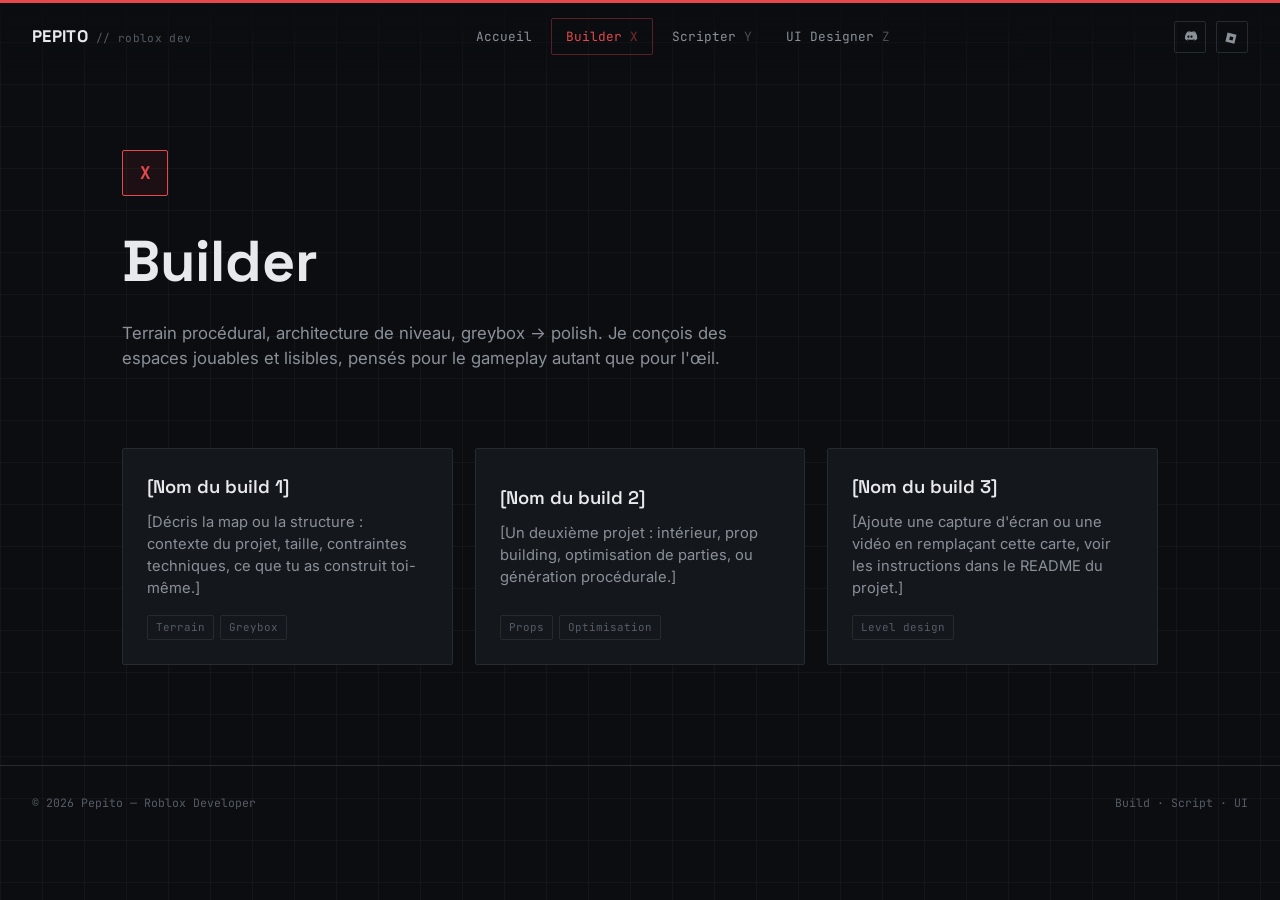
==== builder.html @ 09fef63a "IDs Changes" ====
<!DOCTYPE html>
<html lang="fr">
<head>
<meta charset="UTF-8">
<meta name="viewport" content="width=device-width, initial-scale=1.0">
<title>Builder — Pepito</title>
<link rel="preconnect" href="https://fonts.googleapis.com">
<link rel="preconnect" href="https://fonts.gstatic.com" crossorigin>
<link href="https://fonts.googleapis.com/css2?family=Space+Grotesk:wght@500;700&family=Inter:wght@400;500;600&family=JetBrains+Mono:wght@400;500&display=swap" rel="stylesheet">
<link rel="stylesheet" href="style.css">
</head>
<body data-axis="x">

<div class="grid-bg"></div>
<div class="top-bar"></div>

<nav class="nav">
  <div class="nav__brand">PEPITO <span>// roblox dev</span></div>
  <div class="nav__links">
    <a href="index.html">Accueil</a>
    <a href="builder.html" data-axis="x" class="active">Builder <span style="opacity:.5">X</span></a>
    <a href="scripter.html" data-axis="y">Scripter <span style="opacity:.5">Y</span></a>
    <a href="ui-designer.html" data-axis="z">UI Designer <span style="opacity:.5">Z</span></a>
  </div>
  <div class="nav__social">
    <a href="https://discord.gg/TON-INVITE" target="_blank" rel="noopener" aria-label="Discord" title="Discord">
      <svg width="16" height="16" viewBox="0 0 24 24" fill="currentColor"><path d="M20.3 4.4A19.8 19.8 0 0 0 15.4 3l-.3.5c1.8.5 2.7 1.1 3.6 1.8-1.6-.8-3.2-1.2-4.7-1.2-1.6 0-3.1.4-4.7 1.2.9-.7 2-1.3 3.6-1.8L12.6 3a19.8 19.8 0 0 0-4.9 1.4C4.9 8 4.1 11.5 4.4 15c1.5 1.1 3 1.8 4.4 2.2l.6-1c-.7-.3-1.4-.6-2-1 .2-.1.3-.2.5-.3 3.7 1.7 7.7 1.7 11.4 0l.5.3c-.6.4-1.3.7-2 1l.6 1c1.4-.4 2.9-1.1 4.4-2.2.4-4-.6-7.5-2.9-10.6ZM9.7 13.3c-.9 0-1.6-.8-1.6-1.8s.7-1.8 1.6-1.8 1.6.8 1.6 1.8-.7 1.8-1.6 1.8Zm4.6 0c-.9 0-1.6-.8-1.6-1.8s.7-1.8 1.6-1.8 1.6.8 1.6 1.8-.7 1.8-1.6 1.8Z"/></svg>
    </a>
    <a href="https://www.roblox.com/users/TON-ID/profile" target="_blank" rel="noopener" aria-label="Roblox" title="Roblox">
      <svg width="14" height="14" viewBox="0 0 24 24" fill="currentColor"><path d="M4.3 4.3 19.7 8l-3.7 15.4L.7 19.7 4.3 4.3Zm4.3 6.6-1.4 5.8 5.8 1.4 1.4-5.8-5.8-1.4Z"/></svg>
    </a>
  </div>
  <button class="nav__toggle" aria-label="Menu">≡</button>
</nav>

<header class="talent-header" data-axis="x">
  <div class="axis-badge">X</div>
  <h1>Builder</h1>
  <p>
    Terrain procédural, architecture de niveau, greybox → polish. Je conçois des
    espaces jouables et lisibles, pensés pour le gameplay autant que pour l'œil.
  </p>
</header>

<section class="project-grid">

  <article class="project-card">
    <div class="project-card__corners"><span></span><span></span><span></span><span></span></div>
    <div>
      <div class="project-card__title">[Nom du build 1]</div>
      <div class="project-card__desc">
        [Décris la map ou la structure : contexte du projet, taille, contraintes
        techniques, ce que tu as construit toi-même.]
      </div>
    </div>
    <div class="project-card__tags"><span>Terrain</span><span>Greybox</span></div>
  </article>

  <article class="project-card">
    <div class="project-card__corners"><span></span><span></span><span></span><span></span></div>
    <div>
      <div class="project-card__title">[Nom du build 2]</div>
      <div class="project-card__desc">
        [Un deuxième projet : intérieur, prop building, optimisation de parties,
        ou génération procédurale.]
      </div>
    </div>
    <div class="project-card__tags"><span>Props</span><span>Optimisation</span></div>
  </article>

  <article class="project-card">
    <div class="project-card__corners"><span></span><span></span><span></span><span></span></div>
    <div>
      <div class="project-card__title">[Nom du build 3]</div>
      <div class="project-card__desc">
        [Ajoute une capture d'écran ou une vidéo en remplaçant cette carte,
        voir les instructions dans le README du projet.]
      </div>
    </div>
    <div class="project-card__tags"><span>Level design</span></div>
  </article>

</section>

<footer class="footer">
  <span>© 2026 Pepito — Roblox Developer</span>
  <span>Build · Script · UI</span>
</footer>

<script src="script.js"></script>
</body>
</html>
---- style.css ----
/* ============================================================
   PORTE-FOLIO ROBLOX — style.css
   Thème: viewport de Roblox Studio, axes X/Y/Z comme code couleur
   X = Builder (rouge)  Y = Scripter (vert)  Z = UI Designer (bleu)
   ============================================================ */

:root {
  --bg: #0b0d10;
  --panel: #14171c;
  --panel-2: #191d23;
  --border: #262b32;
  --text: #e7e9ec;
  --text-dim: #8b9199;
  --text-faint: #565c66;

  --axis-x: #e5484d; /* Builder */
  --axis-y: #3dd68c; /* Scripter */
  --axis-z: #4c9aff; /* UI Designer */

  --font-display: "Space Grotesk", "Segoe UI", sans-serif;
  --font-body: "Inter", "Segoe UI", sans-serif;
  --font-mono: "JetBrains Mono", "Courier New", monospace;

  --radius: 2px;
}

* { box-sizing: border-box; }

html { scroll-behavior: smooth; }

body {
  margin: 0;
  background: var(--bg);
  color: var(--text);
  font-family: var(--font-body);
  line-height: 1.5;
  -webkit-font-smoothing: antialiased;
}

a { color: inherit; text-decoration: none; }

img, video { max-width: 100%; display: block; }

/* -------------------- grille baseplate -------------------- */
.grid-bg {
  position: fixed;
  inset: 0;
  z-index: -1;
  background-image:
    linear-gradient(rgba(255,255,255,0.035) 1px, transparent 1px),
    linear-gradient(90deg, rgba(255,255,255,0.035) 1px, transparent 1px);
  background-size: 42px 42px;
  pointer-events: none;
}

/* -------------------- nav -------------------- */
.nav {
  position: fixed;
  top: 0; left: 0; right: 0;
  z-index: 50;
  display: flex;
  align-items: center;
  justify-content: space-between;
  padding: 18px 32px;
  background: linear-gradient(to bottom, rgba(11,13,16,0.9), transparent);
}

.nav__brand {
  font-family: var(--font-display);
  font-weight: 700;
  font-size: 1.05rem;
  letter-spacing: 0.02em;
  display: flex;
  align-items: baseline;
  gap: 8px;
}

.nav__brand span {
  font-family: var(--font-mono);
  font-size: 0.7rem;
  color: var(--text-faint);
  font-weight: 400;
}

.nav__links {
  display: flex;
  align-items: center;
  gap: 4px;
  font-family: var(--font-mono);
  font-size: 0.8rem;
}

.nav__links a {
  padding: 8px 14px;
  color: var(--text-dim);
  border: 1px solid transparent;
  border-radius: var(--radius);
  transition: color 0.15s ease, border-color 0.15s ease, background 0.15s ease;
}

.nav__links a:hover {
  color: var(--text);
  border-color: var(--border);
  background: rgba(255,255,255,0.03);
}

.nav__links a.active { color: var(--text); }
.nav__links a.active[data-axis="x"] { color: var(--axis-x); border-color: rgba(229,72,77,0.35); }
.nav__links a.active[data-axis="y"] { color: var(--axis-y); border-color: rgba(61,214,140,0.35); }
.nav__links a.active[data-axis="z"] { color: var(--axis-z); border-color: rgba(76,154,255,0.35); }

.nav__social {
  display: flex;
  gap: 10px;
}

.nav__social a {
  width: 32px; height: 32px;
  display: grid; place-items: center;
  border: 1px solid var(--border);
  border-radius: var(--radius);
  color: var(--text-dim);
  transition: color 0.15s ease, border-color 0.15s ease;
}

.nav__social a:hover {
  color: var(--text);
  border-color: var(--text-dim);
}

.nav__toggle {
  display: none;
  background: none;
  border: 1px solid var(--border);
  color: var(--text);
  width: 38px; height: 38px;
  border-radius: var(--radius);
  font-family: var(--font-mono);
}

/* -------------------- hero (accueil) -------------------- */
.hero {
  position: relative;
  min-height: 100vh;
  display: flex;
  align-items: flex-end;
  overflow: hidden;
}

.hero__video {
  position: absolute;
  inset: 0;
  width: 100%;
  height: 100%;
  object-fit: cover;
  filter: saturate(0.9) brightness(0.55);
}

.hero__overlay {
  position: absolute;
  inset: 0;
  background:
    linear-gradient(180deg, rgba(11,13,16,0.35) 0%, rgba(11,13,16,0.55) 55%, rgba(11,13,16,0.97) 100%);
}

.hero__content {
  position: relative;
  z-index: 2;
  padding: 0 32px 96px;
  width: 100%;
  max-width: 1100px;
  margin: 0 auto;
}

.hero__tags {
  display: flex;
  gap: 8px;
  margin-bottom: 22px;
  font-family: var(--font-mono);
  font-size: 0.72rem;
  flex-wrap: wrap;
}

.tag {
  padding: 5px 10px;
  border: 1px solid var(--border);
  border-radius: var(--radius);
  background: rgba(20,23,28,0.7);
  backdrop-filter: blur(4px);
  display: inline-flex;
  align-items: center;
  gap: 6px;
}

.tag__dot { width: 6px; height: 6px; border-radius: 50%; }
.tag[data-axis="x"] .tag__dot { background: var(--axis-x); }
.tag[data-axis="y"] .tag__dot { background: var(--axis-y); }
.tag[data-axis="z"] .tag__dot { background: var(--axis-z); }

.hero h1 {
  font-family: var(--font-display);
  font-weight: 700;
  font-size: clamp(2.4rem, 7vw, 5rem);
  line-height: 0.98;
  margin: 0 0 14px;
  letter-spacing: -0.01em;
}

.hero__sub {
  font-size: clamp(1rem, 2vw, 1.2rem);
  color: var(--text-dim);
  max-width: 560px;
  margin: 0 0 30px;
}

.hero__actions { display: flex; gap: 12px; flex-wrap: wrap; }

.scrollhint {
  position: absolute;
  bottom: 28px; right: 32px;
  z-index: 2;
  font-family: var(--font-mono);
  font-size: 0.7rem;
  color: var(--text-faint);
  display: flex; align-items: center; gap: 8px;
}

.scrollhint::after {
  content: "";
  width: 1px; height: 26px;
  background: linear-gradient(var(--text-faint), transparent);
}

/* -------------------- boutons -------------------- */
.btn {
  font-family: var(--font-mono);
  font-size: 0.82rem;
  padding: 12px 20px;
  border-radius: var(--radius);
  border: 1px solid var(--border);
  display: inline-flex;
  align-items: center;
  gap: 10px;
  transition: transform 0.15s ease, border-color 0.15s ease, background 0.15s ease;
}

.btn:hover { transform: translateY(-1px); }

.btn--discord { background: rgba(88,101,242,0.12); border-color: rgba(88,101,242,0.4); }
.btn--discord:hover { background: rgba(88,101,242,0.22); }

.btn--roblox { background: rgba(255,255,255,0.06); border-color: var(--border); }
.btn--roblox:hover { background: rgba(255,255,255,0.1); }

/* -------------------- sections generiques -------------------- */
.section {
  max-width: 1100px;
  margin: 0 auto;
  padding: 90px 32px;
}

.eyebrow {
  font-family: var(--font-mono);
  font-size: 0.72rem;
  color: var(--text-faint);
  letter-spacing: 0.08em;
  text-transform: uppercase;
  margin: 0 0 14px;
}

.section h2 {
  font-family: var(--font-display);
  font-size: clamp(1.6rem, 3vw, 2.2rem);
  margin: 0 0 24px;
}

.bio__text {
  font-size: 1.05rem;
  color: var(--text-dim);
  max-width: 680px;
}

.bio__text strong { color: var(--text); font-weight: 600; }

.contact-grid {
  display: grid;
  grid-template-columns: 1fr 1fr;
  gap: 16px;
  margin-top: 20px;
  max-width: 680px;
}

@media (max-width: 620px) {
  .contact-grid { grid-template-columns: 1fr; }
}

.contact-card {
  padding: 22px;
  border: 1px solid var(--border);
  background: var(--panel);
  border-radius: var(--radius);
  transition: border-color 0.15s ease, background 0.15s ease;
}

.contact-card:hover { border-color: var(--text-dim); background: var(--panel-2); }

.contact-card__label {
  font-family: var(--font-mono);
  font-size: 0.7rem;
  color: var(--text-faint);
  margin-bottom: 10px;
  text-transform: uppercase;
  letter-spacing: 0.06em;
}

.contact-card__value {
  font-family: var(--font-display);
  font-size: 1.15rem;
  font-weight: 600;
}

/* -------------------- pages talents -------------------- */
.talent-header {
  position: relative;
  padding: 150px 32px 60px;
  max-width: 1100px;
  margin: 0 auto;
}

.axis-badge {
  width: 46px; height: 46px;
  border: 1px solid;
  border-radius: var(--radius);
  display: grid; place-items: center;
  font-family: var(--font-mono);
  font-weight: 700;
  font-size: 1.1rem;
  margin-bottom: 22px;
}

[data-axis="x"] .axis-badge { color: var(--axis-x); border-color: var(--axis-x); background: rgba(229,72,77,0.08); }
[data-axis="y"] .axis-badge { color: var(--axis-y); border-color: var(--axis-y); background: rgba(61,214,140,0.08); }
[data-axis="z"] .axis-badge { color: var(--axis-z); border-color: var(--axis-z); background: rgba(76,154,255,0.08); }

.talent-header h1 {
  font-family: var(--font-display);
  font-size: clamp(2.2rem, 6vw, 3.6rem);
  margin: 0 0 16px;
}

.talent-header p {
  color: var(--text-dim);
  max-width: 620px;
  font-size: 1.05rem;
}

.top-bar {
  position: fixed;
  top: 0; left: 0; right: 0;
  height: 3px;
  z-index: 60;
}

[data-axis="x"] .top-bar { background: var(--axis-x); }
[data-axis="y"] .top-bar { background: var(--axis-y); }
[data-axis="z"] .top-bar { background: var(--axis-z); }

.project-grid {
  max-width: 1100px;
  margin: 0 auto;
  padding: 0 32px 100px;
  display: grid;
  grid-template-columns: repeat(auto-fit, minmax(280px, 1fr));
  gap: 22px;
}

.project-card {
  position: relative;
  padding: 24px;
  border: 1px solid var(--border);
  background: var(--panel);
  border-radius: var(--radius);
  min-height: 190px;
  display: flex;
  flex-direction: column;
  justify-content: space-between;
}

.project-card__corners span {
  position: absolute;
  width: 14px; height: 14px;
  opacity: 0;
  transition: opacity 0.18s ease;
}

.project-card:hover .project-card__corners span { opacity: 1; }

[data-axis="x"] .project-card__corners span { border-color: var(--axis-x); }
[data-axis="y"] .project-card__corners span { border-color: var(--axis-y); }
[data-axis="z"] .project-card__corners span { border-color: var(--axis-z); }

.project-card__corners span:nth-child(1) { top: -1px; left: -1px; border-top: 2px solid; border-left: 2px solid; }
.project-card__corners span:nth-child(2) { top: -1px; right: -1px; border-top: 2px solid; border-right: 2px solid; }
.project-card__corners span:nth-child(3) { bottom: -1px; left: -1px; border-bottom: 2px solid; border-left: 2px solid; }
.project-card__corners span:nth-child(4) { bottom: -1px; right: -1px; border-bottom: 2px solid; border-right: 2px solid; }

.project-card__title {
  font-family: var(--font-display);
  font-size: 1.15rem;
  font-weight: 600;
  margin-bottom: 10px;
}

.project-card__desc {
  color: var(--text-dim);
  font-size: 0.92rem;
  flex: 1;
}

.project-card__tags {
  display: flex;
  gap: 6px;
  flex-wrap: wrap;
  margin-top: 16px;
  font-family: var(--font-mono);
  font-size: 0.68rem;
  color: var(--text-faint);
}

.project-card__tags span {
  padding: 3px 8px;
  border: 1px solid var(--border);
  border-radius: var(--radius);
}

/* -------------------- footer -------------------- */
.footer {
  border-top: 1px solid var(--border);
  padding: 28px 32px;
  display: flex;
  justify-content: space-between;
  align-items: center;
  font-family: var(--font-mono);
  font-size: 0.72rem;
  color: var(--text-faint);
  flex-wrap: wrap;
  gap: 10px;
}

/* -------------------- responsive nav -------------------- */
@media (max-width: 760px) {
  .nav__links { display: none; }
  .nav__toggle { display: block; }
  .nav.open .nav__links {
    display: flex;
    position: absolute;
    top: 60px; left: 20px; right: 20px;
    flex-direction: column;
    background: var(--panel);
    border: 1px solid var(--border);
    padding: 10px;
  }
  .talent-header { padding-top: 120px; }
}

@media (prefers-reduced-motion: reduce) {
  html { scroll-behavior: auto; }
  .btn:hover { transform: none; }
}
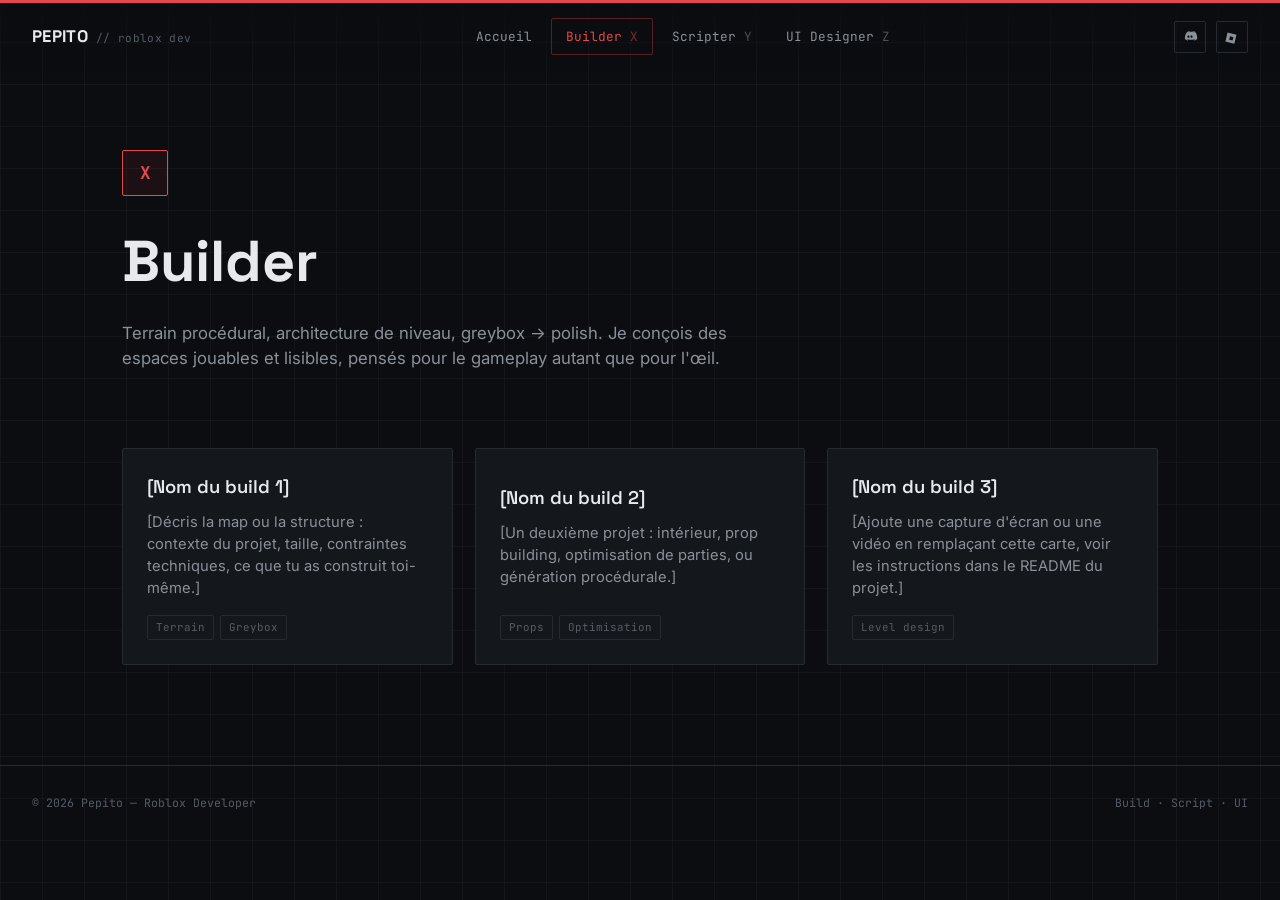
==== commit 2083046f: "Ajout du portfolio Roblox" ====
--- a/builder.html
+++ b/builder.html
@@ -23,10 +23,10 @@
     <a href="ui-designer.html" data-axis="z">UI Designer <span style="opacity:.5">Z</span></a>
   </div>
   <div class="nav__social">
-    <a href="https://discord.gg/TON-INVITE" target="_blank" rel="noopener" aria-label="Discord" title="Discord">
+    <a href="https://discord.com/users/1036660071263903816" target="_blank" rel="noopener" aria-label="Discord" title="Discord">
       <svg width="16" height="16" viewBox="0 0 24 24" fill="currentColor"><path d="M20.3 4.4A19.8 19.8 0 0 0 15.4 3l-.3.5c1.8.5 2.7 1.1 3.6 1.8-1.6-.8-3.2-1.2-4.7-1.2-1.6 0-3.1.4-4.7 1.2.9-.7 2-1.3 3.6-1.8L12.6 3a19.8 19.8 0 0 0-4.9 1.4C4.9 8 4.1 11.5 4.4 15c1.5 1.1 3 1.8 4.4 2.2l.6-1c-.7-.3-1.4-.6-2-1 .2-.1.3-.2.5-.3 3.7 1.7 7.7 1.7 11.4 0l.5.3c-.6.4-1.3.7-2 1l.6 1c1.4-.4 2.9-1.1 4.4-2.2.4-4-.6-7.5-2.9-10.6ZM9.7 13.3c-.9 0-1.6-.8-1.6-1.8s.7-1.8 1.6-1.8 1.6.8 1.6 1.8-.7 1.8-1.6 1.8Zm4.6 0c-.9 0-1.6-.8-1.6-1.8s.7-1.8 1.6-1.8 1.6.8 1.6 1.8-.7 1.8-1.6 1.8Z"/></svg>
     </a>
-    <a href="https://www.roblox.com/users/TON-ID/profile" target="_blank" rel="noopener" aria-label="Roblox" title="Roblox">
+    <a href="https://www.roblox.com/users/1273219905/profile" target="_blank" rel="noopener" aria-label="Roblox" title="Roblox">
       <svg width="14" height="14" viewBox="0 0 24 24" fill="currentColor"><path d="M4.3 4.3 19.7 8l-3.7 15.4L.7 19.7 4.3 4.3Zm4.3 6.6-1.4 5.8 5.8 1.4 1.4-5.8-5.8-1.4Z"/></svg>
     </a>
   </div>
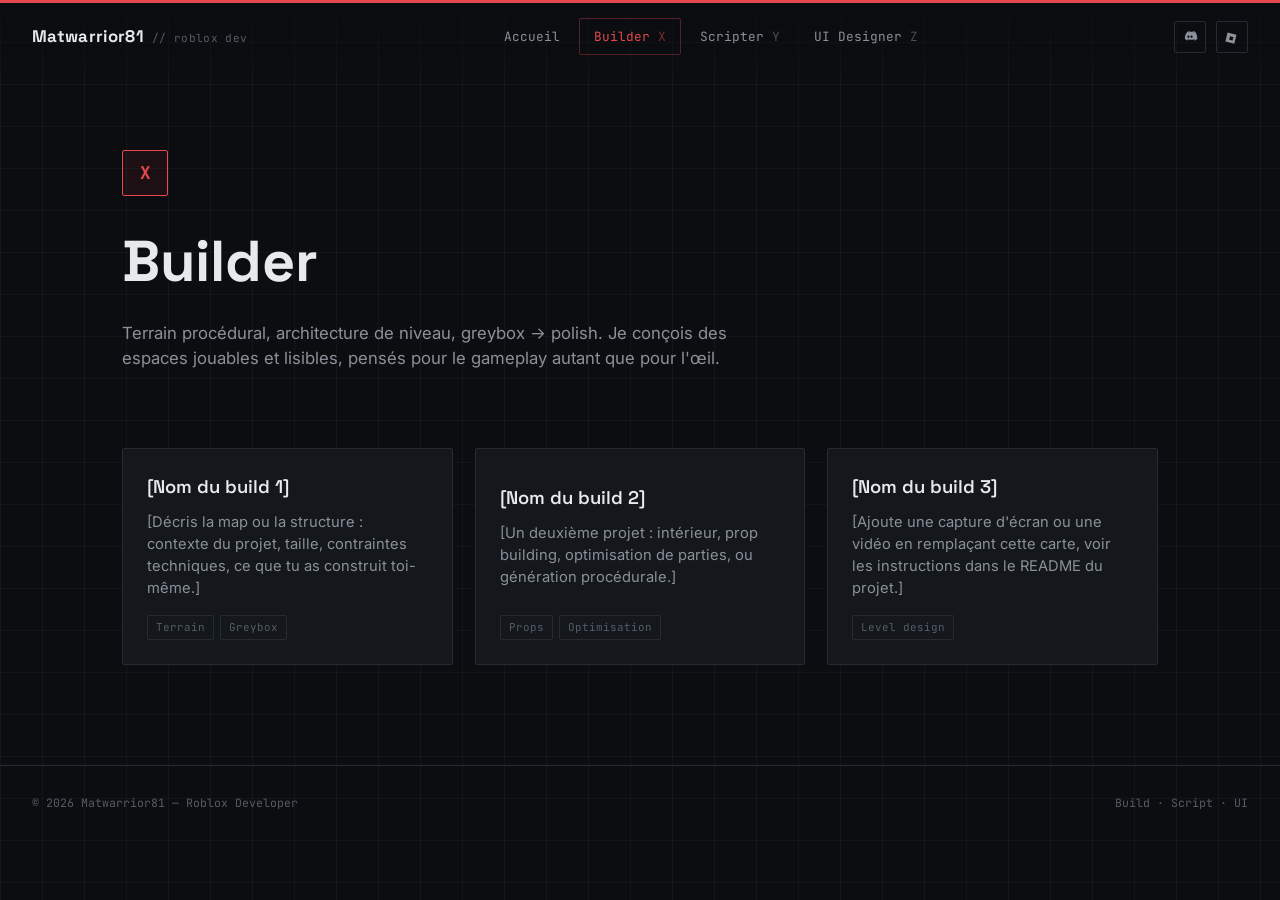
==== commit 1a92cf52: "UIS + Pepito" ====
--- a/builder.html
+++ b/builder.html
@@ -3,7 +3,7 @@
 <head>
 <meta charset="UTF-8">
 <meta name="viewport" content="width=device-width, initial-scale=1.0">
-<title>Builder — Pepito</title>
+<title>Builder — Matwarrior81</title>
 <link rel="preconnect" href="https://fonts.googleapis.com">
 <link rel="preconnect" href="https://fonts.gstatic.com" crossorigin>
 <link href="https://fonts.googleapis.com/css2?family=Space+Grotesk:wght@500;700&family=Inter:wght@400;500;600&family=JetBrains+Mono:wght@400;500&display=swap" rel="stylesheet">
@@ -15,7 +15,7 @@
 <div class="top-bar"></div>
 
 <nav class="nav">
-  <div class="nav__brand">PEPITO <span>// roblox dev</span></div>
+  <div class="nav__brand">Matwarrior81 <span>// roblox dev</span></div>
   <div class="nav__links">
     <a href="index.html">Accueil</a>
     <a href="builder.html" data-axis="x" class="active">Builder <span style="opacity:.5">X</span></a>
@@ -83,7 +83,7 @@
 </section>
 
 <footer class="footer">
-  <span>© 2026 Pepito — Roblox Developer</span>
+  <span>© 2026 Matwarrior81 — Roblox Developer</span>
   <span>Build · Script · UI</span>
 </footer>
 
--- a/style.css
+++ b/style.css
@@ -153,7 +153,7 @@
   width: 100%;
   height: 100%;
   object-fit: cover;
-  filter: saturate(0.9) brightness(0.55);
+  filter: saturate(0.9) brightness(1);
 }
 
 .hero__overlay {
@@ -384,6 +384,14 @@
   display: flex;
   flex-direction: column;
   justify-content: space-between;
+}
+
+.project-card__img {
+  width: calc(100% + 48px);
+  margin: -24px -24px 16px;
+  height: 160px;
+  object-fit: cover;
+  border-bottom: 1px solid var(--border);
 }
 
 .project-card__corners span {
@@ -467,3 +475,5 @@
   html { scroll-behavior: auto; }
   .btn:hover { transform: none; }
 }
+
+
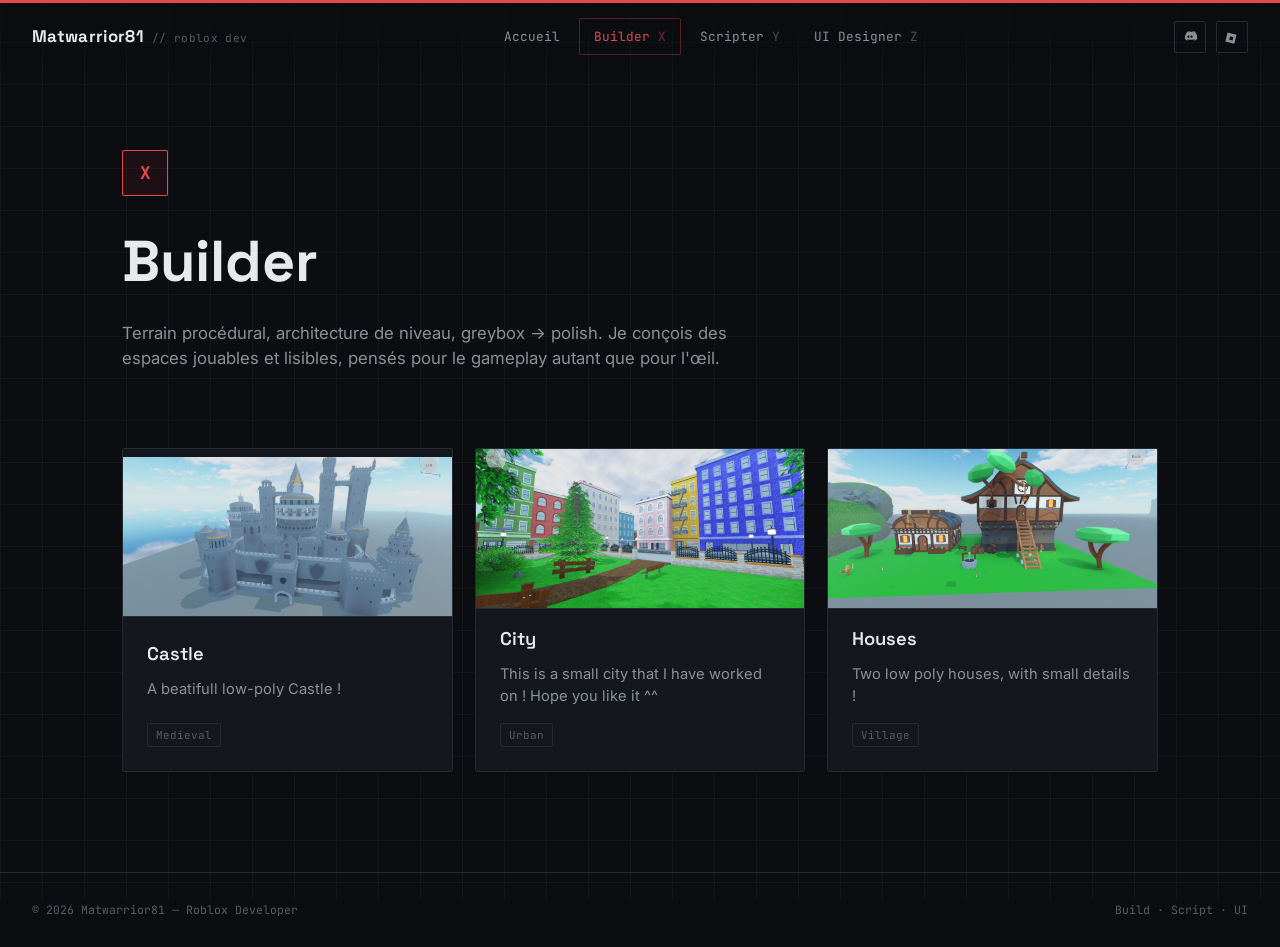
==== commit 8865cb52: "Builder Page" ====
--- a/builder.html
+++ b/builder.html
@@ -46,38 +46,38 @@
 
   <article class="project-card">
     <div class="project-card__corners"><span></span><span></span><span></span><span></span></div>
+    <img class="project-card__img" src="assets/Build1.png" alt="Castle">
     <div>
-      <div class="project-card__title">[Nom du build 1]</div>
+      <div class="project-card__title">Castle</div>
       <div class="project-card__desc">
-        [Décris la map ou la structure : contexte du projet, taille, contraintes
-        techniques, ce que tu as construit toi-même.]
+        A beatifull low-poly Castle !
       </div>
     </div>
-    <div class="project-card__tags"><span>Terrain</span><span>Greybox</span></div>
+    <div class="project-card__tags"><span>Medieval</span></div>
   </article>
 
   <article class="project-card">
     <div class="project-card__corners"><span></span><span></span><span></span><span></span></div>
+    <img class="project-card__img" src="assets/Build2.png" alt="City">
     <div>
-      <div class="project-card__title">[Nom du build 2]</div>
+      <div class="project-card__title">City</div>
       <div class="project-card__desc">
-        [Un deuxième projet : intérieur, prop building, optimisation de parties,
-        ou génération procédurale.]
+        This is a small city that I have worked on ! Hope you like it ^^
       </div>
     </div>
-    <div class="project-card__tags"><span>Props</span><span>Optimisation</span></div>
+    <div class="project-card__tags"><span>Urban</span></div>
   </article>
 
   <article class="project-card">
     <div class="project-card__corners"><span></span><span></span><span></span><span></span></div>
+    <img class="project-card__img" src="assets/Build3.png" alt="Houses">
     <div>
-      <div class="project-card__title">[Nom du build 3]</div>
+      <div class="project-card__title">Houses</div>
       <div class="project-card__desc">
-        [Ajoute une capture d'écran ou une vidéo en remplaçant cette carte,
-        voir les instructions dans le README du projet.]
+        Two low poly houses, with small details !
       </div>
     </div>
-    <div class="project-card__tags"><span>Level design</span></div>
+    <div class="project-card__tags"><span>Village</span></div>
   </article>
 
 </section>
--- a/style.css
+++ b/style.css
@@ -387,10 +387,13 @@
 }
 
 .project-card__img {
+  display: block;
+  max-width: none;
   width: calc(100% + 48px);
   margin: -24px -24px 16px;
   height: 160px;
   object-fit: cover;
+  object-position: center;
   border-bottom: 1px solid var(--border);
 }
 
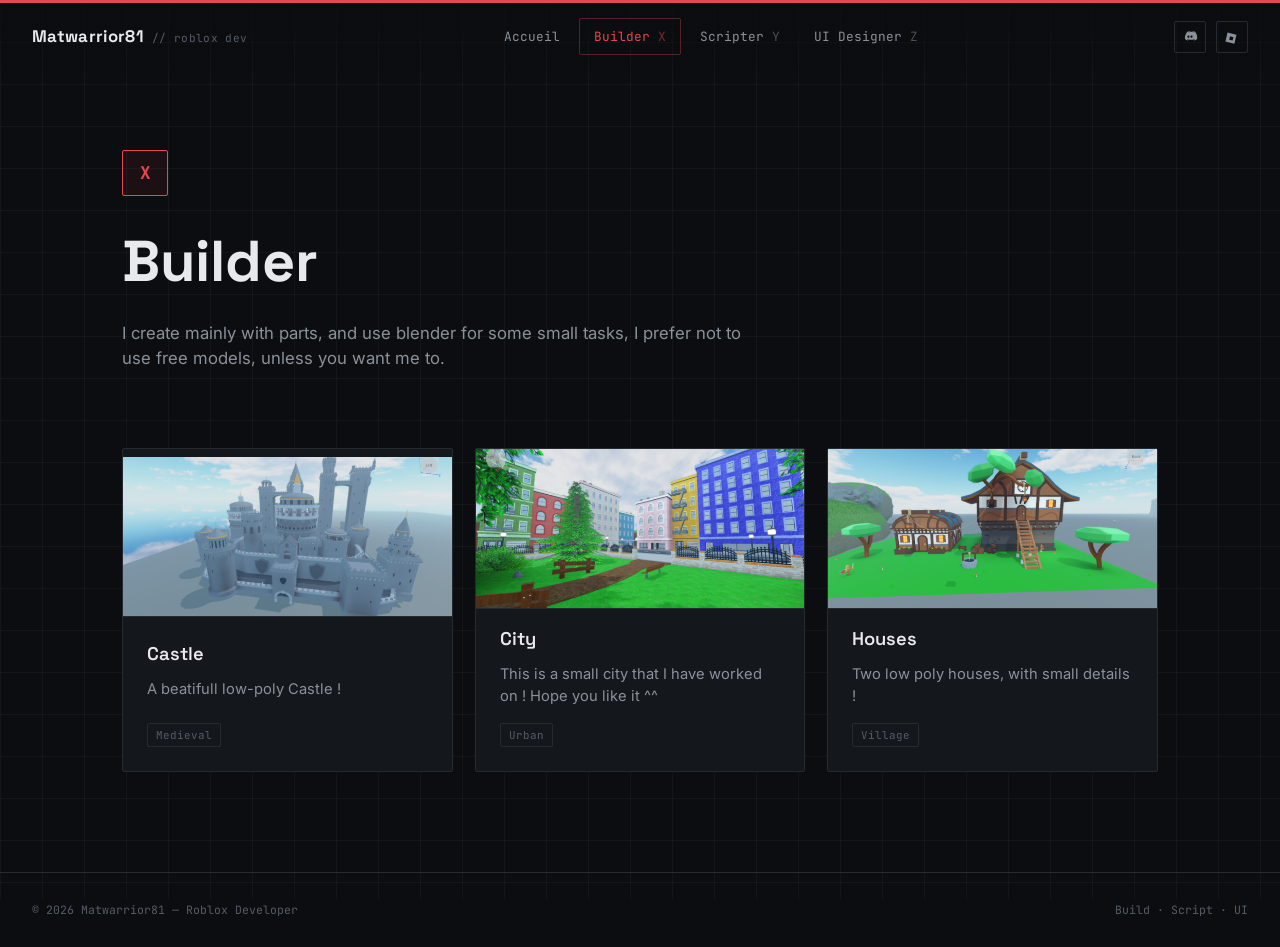
==== commit 13354ade: "scripting page" ====
--- a/builder.html
+++ b/builder.html
@@ -37,8 +37,8 @@
   <div class="axis-badge">X</div>
   <h1>Builder</h1>
   <p>
-    Terrain procédural, architecture de niveau, greybox → polish. Je conçois des
-    espaces jouables et lisibles, pensés pour le gameplay autant que pour l'œil.
+    I create mainly with parts, and use blender for some small tasks,
+    I prefer not to use free models, unless you want me to.
   </p>
 </header>
 
